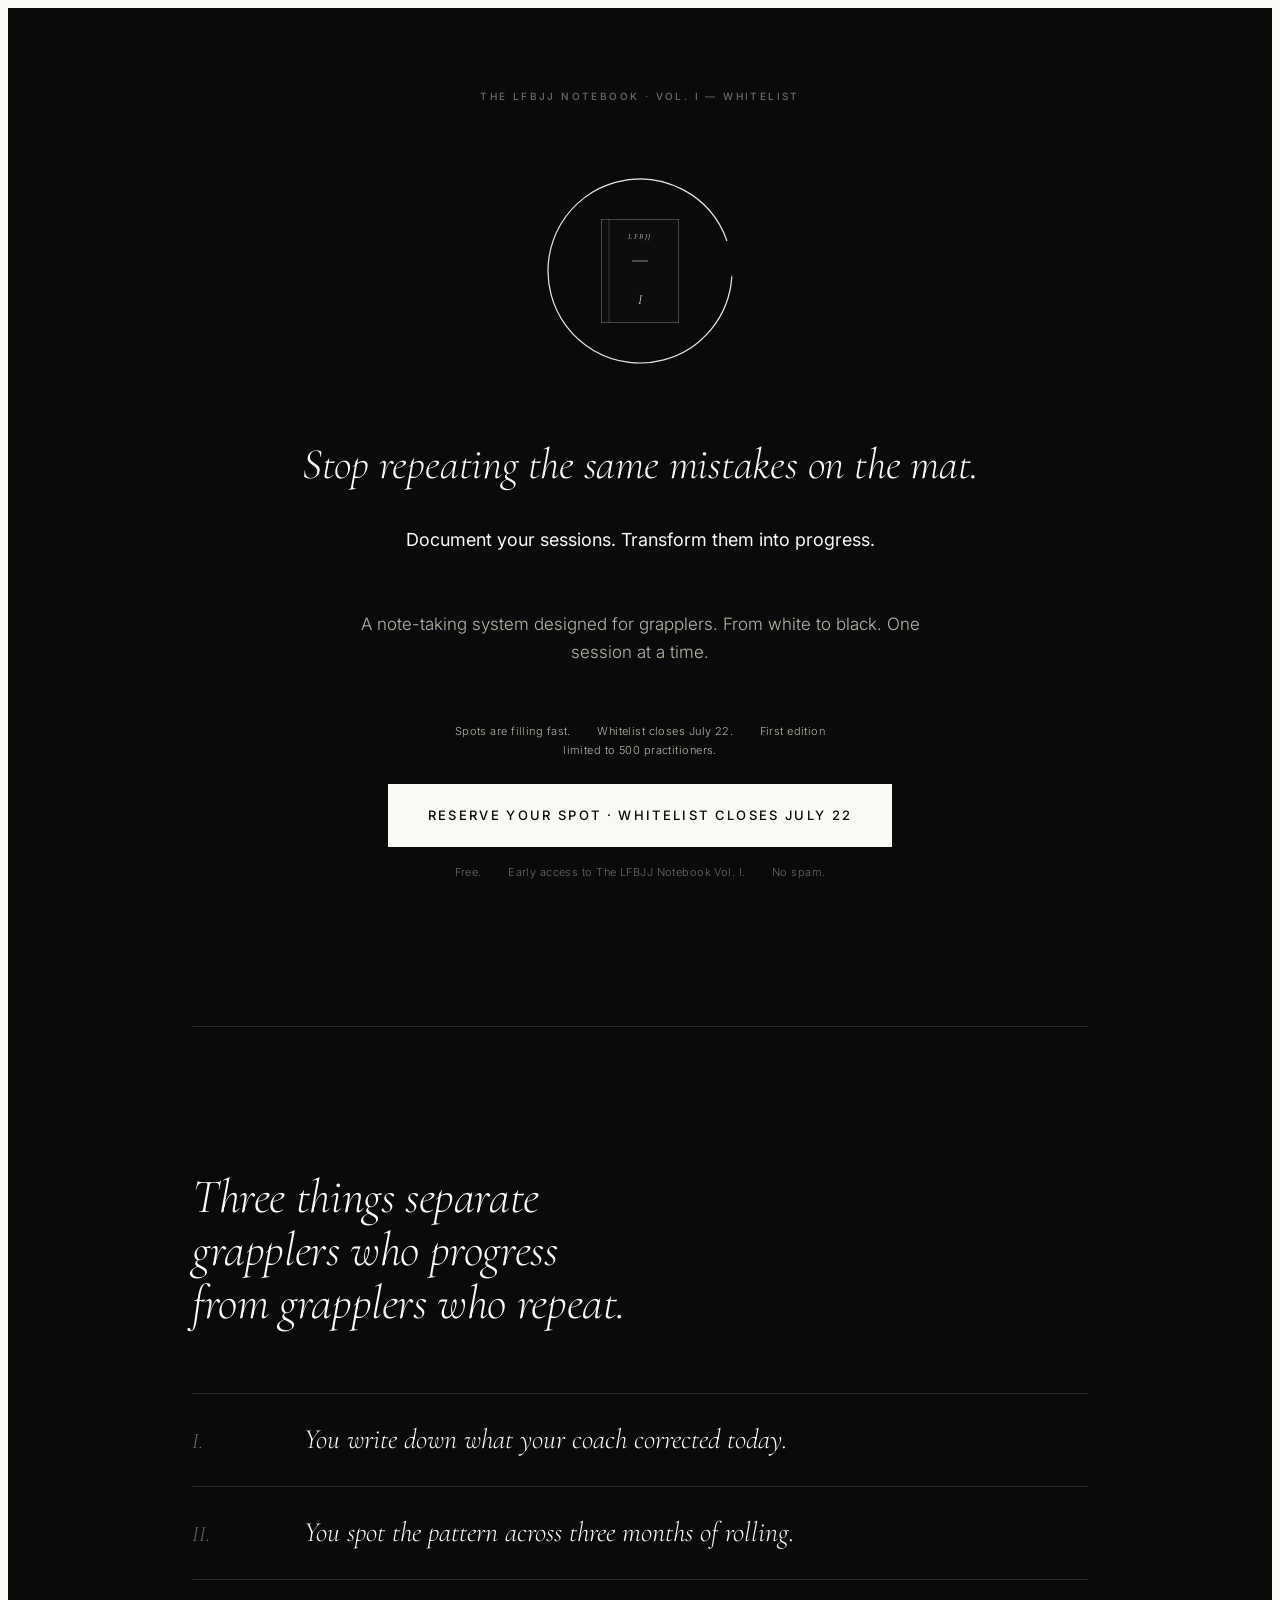
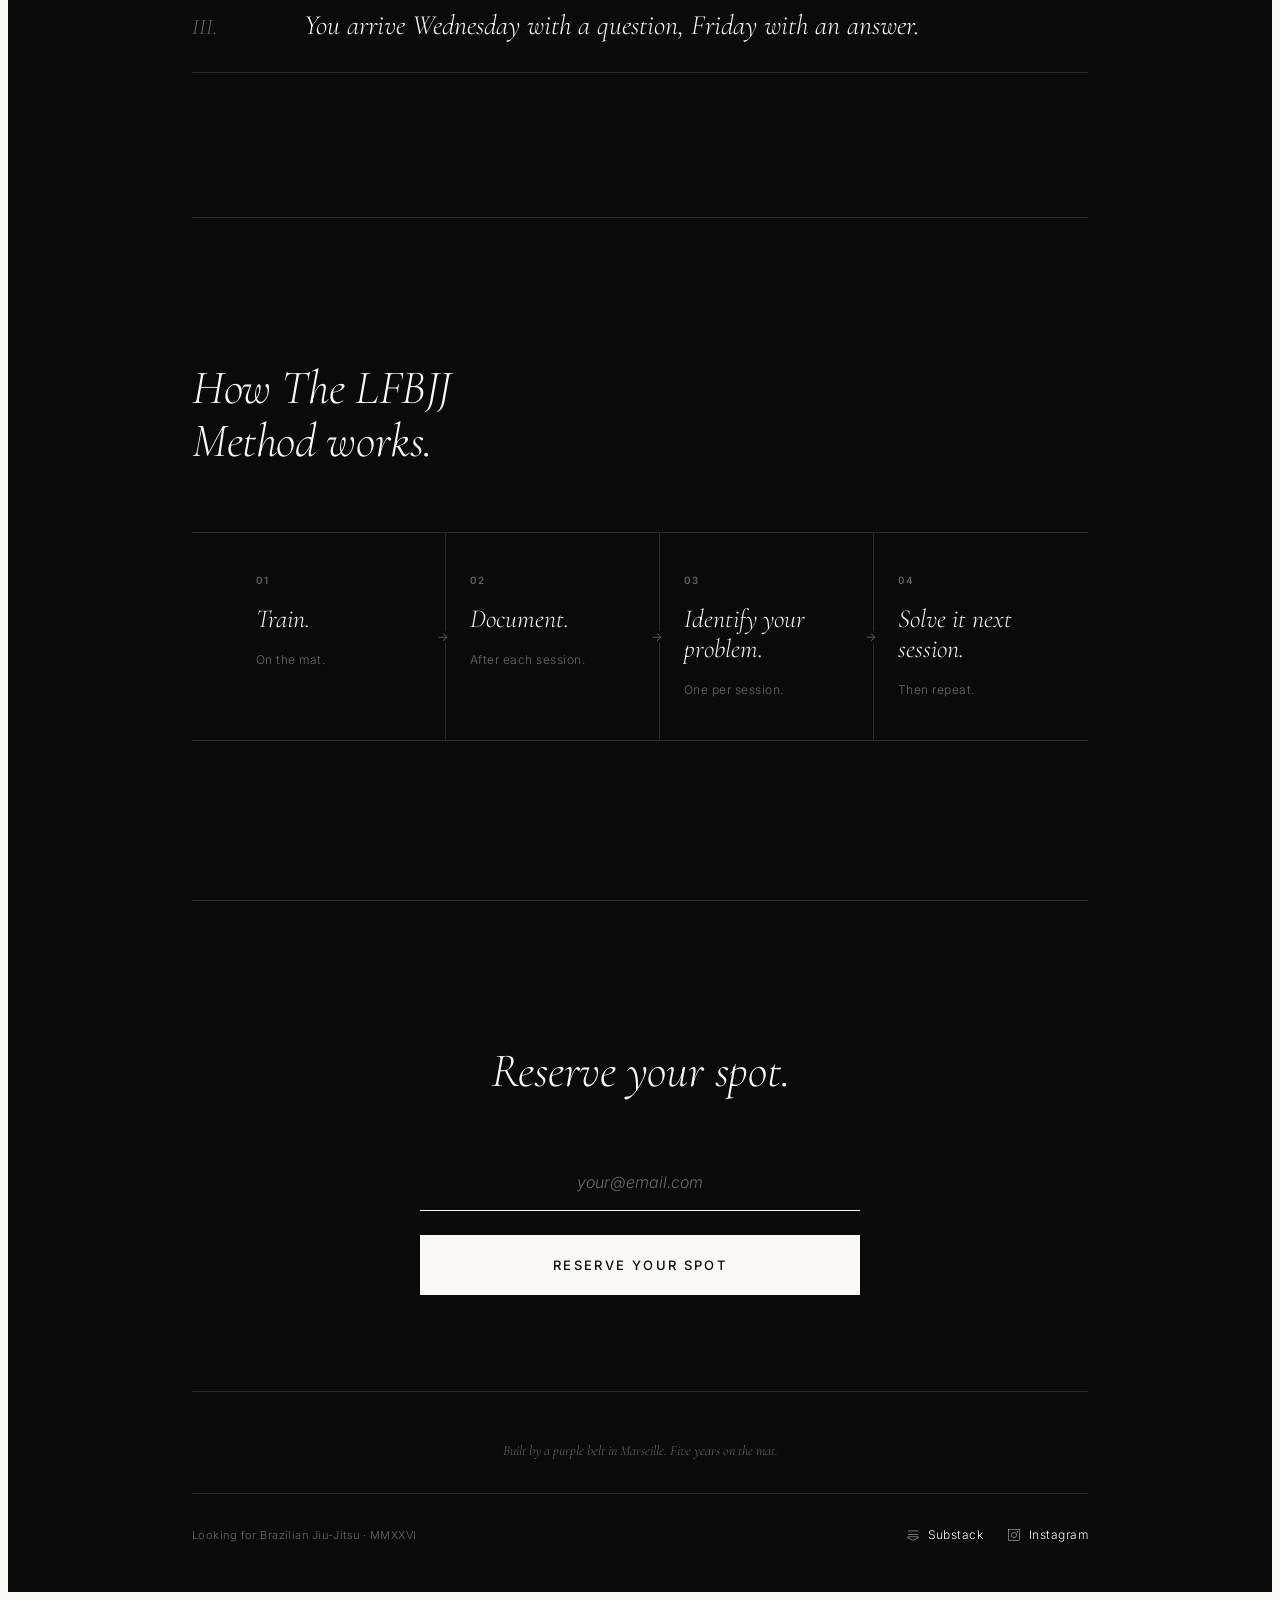
==== index.html @ 07f08ebd "Rename Landing Page.html to index.html for Vercel default routing" ====
<!DOCTYPE html>
<html lang="en">
<head>
<meta charset="utf-8">
<meta name="viewport" content="width=device-width, initial-scale=1">
<title>LFBJJ — A note-taking method for Brazilian Jiu-Jitsu</title>
<meta name="description" content="Document your sessions. Transform them into progress. LFBJJ is a note-taking system designed for grapplers from white to black belt.">
<meta property="og:title" content="LFBJJ — A note-taking method for Brazilian Jiu-Jitsu">
<meta property="og:description" content="Document your sessions. Transform them into progress. LFBJJ is a note-taking system designed for grapplers.">
<meta property="og:image" content="https://placeholder.com/1200x630">
<meta property="og:url" content="https://lookingforbrazilianjujitsu.com">
<link rel="stylesheet" href="colors_and_type.css">
<style>
  /* ==========================================================
     Inverted palette — full ink, paper text
     ========================================================== */
  :root {
    --bg-page: #0a0a0a;
    --fg-page: #faf9f6;
    --fg-muted: #b8b4a8;
    --fg-faint-inv: #6e6a62;
    --line-inv: #2a2925;
    --line-soft-inv: #1c1b18;
  }

  * { box-sizing: border-box; }

  body {
    background: var(--bg-page);
    color: var(--fg-page);
    min-height: 100vh;
    overflow-x: hidden;
    font-family: var(--font-body);
    font-weight: 300;
  }

  ::selection { background: var(--paper); color: var(--ink); }

  .page {
    max-width: 960px;
    margin: 0 auto;
    padding: 56px 32px 0;
    display: flex;
    flex-direction: column;
    min-height: 100vh;
  }

  .eyebrow {
    display: block;
    font-family: var(--font-body);
    font-weight: 500;
    font-size: 10px;
    letter-spacing: 0.24em;
    text-transform: uppercase;
    color: var(--fg-faint-inv);
    margin: 0 0 24px;
  }

  /* ==========================================================
     ABOVE THE FOLD — hero
     ========================================================== */
  .hero {
    display: flex;
    flex-direction: column;
    align-items: center;
    text-align: center;
    padding: 24px 0 144px;
    min-height: calc(100vh - 56px);
  }

  .hero__top {
    font-family: var(--font-body);
    font-weight: 500;
    font-size: 10px;
    letter-spacing: 0.24em;
    text-transform: uppercase;
    color: var(--fg-faint-inv);
    margin: 0 0 56px;
  }

  /* Enso + notebook composition */
  .hero__visual {
    width: 220px;
    height: 220px;
    position: relative;
    display: flex;
    align-items: center;
    justify-content: center;
    margin-bottom: 56px;
  }

  .hero__enso {
    position: absolute;
    inset: 0;
    width: 100%;
    height: 100%;
    opacity: 0.9;
  }

  .hero__notebook {
    position: relative;
    width: 78px;
    height: 104px;
  }

  .hero__headline {
    font-family: var(--font-display);
    font-style: italic;
    font-weight: 300;
    font-size: clamp(28px, 3.4vw, 44px);
    line-height: 1.28;
    letter-spacing: -0.005em;
    color: var(--fg-page);
    margin: 0 0 32px;
    max-width: 44ch;
    text-wrap: pretty;
  }

  .hero__sub {
    font-family: var(--font-body);
    font-weight: 300;
    font-size: 17px;
    line-height: 1.65;
    color: var(--fg-muted);
    margin: 0 0 56px;
    max-width: 56ch;
  }

  .hero__sub strong {
    color: var(--fg-page);
    font-weight: 400;
  }

  .cta-block {
    display: flex;
    flex-direction: column;
    align-items: center;
    gap: 16px;
  }

  .btn-primary {
    font-family: var(--font-body);
    font-weight: 500;
    font-size: 13px;
    letter-spacing: 0.18em;
    text-transform: uppercase;
    color: var(--bg-page);
    background: var(--fg-page);
    border: none;
    border-radius: 0;
    padding: 22px 40px;
    cursor: pointer;
    transition: opacity var(--dur-quick) var(--ease-ink);
    text-decoration: none;
    display: inline-block;
  }

  .btn-primary:hover { opacity: 0.85; }

  .cta-fine {
    font-family: var(--font-body);
    font-weight: 300;
    font-size: 11px;
    letter-spacing: 0.04em;
    color: var(--fg-faint-inv);
    margin: 0;
    text-align: center;
  }

  .cta-fine span {
    color: var(--line-inv);
    margin: 0 8px;
  }

  .cta-scarcity {
    color: var(--fg-muted);
    margin-bottom: 8px;
    max-width: 56ch;
  }

  /* ==========================================================
     Section frame
     ========================================================== */
  .section {
    padding: 144px 0;
    border-top: 0.5px solid var(--line-inv);
  }

  .section__title {
    font-family: var(--font-display);
    font-style: italic;
    font-weight: 300;
    font-size: clamp(32px, 4vw, 48px);
    line-height: 1.1;
    letter-spacing: -0.008em;
    color: var(--fg-page);
    margin: 0 0 64px;
    max-width: 22ch;
    text-wrap: balance;
  }

  /* ==========================================================
     Proof — three lines
     ========================================================== */
  .proof__list {
    list-style: none;
    margin: 0;
    padding: 0;
    display: grid;
    gap: 0;
  }

  .proof__item {
    display: grid;
    grid-template-columns: 80px 1fr;
    gap: 32px;
    align-items: baseline;
    padding: 28px 0;
    border-top: 0.5px solid var(--line-inv);
  }

  .proof__item:last-child { border-bottom: 0.5px solid var(--line-inv); }

  .proof__num {
    font-family: var(--font-display);
    font-style: italic;
    font-weight: 300;
    font-size: 22px;
    color: var(--fg-faint-inv);
  }

  .proof__line {
    font-family: var(--font-display);
    font-style: italic;
    font-weight: 300;
    font-size: clamp(22px, 2.4vw, 28px);
    line-height: 1.25;
    color: var(--fg-page);
    margin: 0;
  }

  /* ==========================================================
     Mechanism — flow
     ========================================================== */
  .flow {
    display: grid;
    grid-template-columns: repeat(4, 1fr);
    gap: 0;
    align-items: stretch;
    border-top: 0.5px solid var(--line-inv);
    border-bottom: 0.5px solid var(--line-inv);
  }

  .flow__step {
    padding: 40px 24px;
    border-right: 0.5px solid var(--line-inv);
    display: flex;
    flex-direction: column;
    gap: 16px;
    position: relative;
  }

  .flow__step:last-child { border-right: none; }

  .flow__num {
    font-family: var(--font-body);
    font-weight: 500;
    font-size: 10px;
    letter-spacing: 0.24em;
    text-transform: uppercase;
    color: var(--fg-faint-inv);
  }

  .flow__name {
    font-family: var(--font-display);
    font-style: italic;
    font-weight: 300;
    font-size: 26px;
    line-height: 1.15;
    color: var(--fg-page);
    margin: 0;
  }

  .flow__meta {
    font-family: var(--font-body);
    font-weight: 300;
    font-size: 12px;
    letter-spacing: 0.04em;
    color: var(--fg-faint-inv);
    margin: 0;
  }

  /* arrow on row */
  .flow__step:not(:last-child)::after {
    content: "→";
    position: absolute;
    right: -7px;
    top: 50%;
    transform: translateY(-50%);
    background: var(--bg-page);
    color: var(--fg-faint-inv);
    font-size: 12px;
    padding: 0 4px;
    line-height: 1;
  }

  /* ==========================================================
     Scarcity
     ========================================================== */
  .scarcity {
    text-align: center;
    padding: 96px 0;
    border-top: 0.5px solid var(--line-inv);
  }

  .scarcity__lines {
    display: inline-flex;
    flex-wrap: wrap;
    justify-content: center;
    gap: 0 24px;
    font-family: var(--font-body);
    font-weight: 400;
    font-size: 12px;
    letter-spacing: 0.18em;
    text-transform: uppercase;
    color: var(--fg-page);
  }

  .scarcity__lines span {
    display: inline-flex;
    align-items: center;
    gap: 24px;
  }

  .scarcity__lines span + span::before {
    content: "·";
    color: var(--line-inv);
  }

  /* ==========================================================
     The Ask
     ========================================================== */
  .ask {
    padding: 144px 0 96px;
    border-top: 0.5px solid var(--line-inv);
    text-align: center;
  }

  .ask__title {
    font-family: var(--font-display);
    font-style: italic;
    font-weight: 300;
    font-size: clamp(32px, 4vw, 48px);
    line-height: 1.1;
    color: var(--fg-page);
    margin: 0 0 56px;
    max-width: 18ch;
    margin-left: auto;
    margin-right: auto;
  }

  .form {
    display: grid;
    grid-template-columns: 1fr;
    gap: 16px;
    max-width: 440px;
    margin: 0 auto;
  }

  .form__input {
    font-family: var(--font-body);
    font-weight: 300;
    font-size: 16px;
    color: var(--fg-page);
    background: transparent;
    border: none;
    border-bottom: 0.5px solid var(--fg-page);
    border-radius: 0;
    padding: 18px 4px;
    outline: none;
    text-align: center;
    width: 100%;
  }

  .form__input::placeholder {
    color: var(--fg-faint-inv);
    font-style: italic;
  }

  .form__btn {
    font-family: var(--font-body);
    font-weight: 500;
    font-size: 13px;
    letter-spacing: 0.18em;
    text-transform: uppercase;
    color: var(--bg-page);
    background: var(--fg-page);
    border: none;
    border-radius: 0;
    padding: 22px 0;
    cursor: pointer;
    transition: opacity var(--dur-quick) var(--ease-ink);
    margin-top: 8px;
  }

  .form__btn:hover { opacity: 0.85; }

  .confirm {
    display: none;
    max-width: 440px;
    margin: 0 auto;
    padding: 32px 0;
    border-top: 0.5px solid var(--line-inv);
    border-bottom: 0.5px solid var(--line-inv);
  }

  .confirm.is-shown {
    display: block;
    animation: fade 320ms var(--ease-ink);
  }

  @keyframes fade { from { opacity: 0; } to { opacity: 1; } }

  .confirm__eyebrow {
    font-family: var(--font-body);
    font-weight: 500;
    font-size: 10px;
    letter-spacing: 0.24em;
    text-transform: uppercase;
    color: var(--fg-faint-inv);
    margin: 0 0 12px;
  }

  .confirm__line {
    font-family: var(--font-display);
    font-style: italic;
    font-weight: 300;
    font-size: 24px;
    line-height: 1.3;
    color: var(--fg-page);
    margin: 0;
  }

  .form-wrap.is-submitted .form { display: none; }

  /* ==========================================================
     Footer
     ========================================================== */
  .footer {
    margin-top: auto;
    padding: 32px 0 48px;
    border-top: 0.5px solid var(--line-inv);
    display: flex;
    justify-content: space-between;
    align-items: center;
    gap: 24px;
    flex-wrap: wrap;
    font-family: var(--font-body);
    font-weight: 300;
    font-size: 11px;
    letter-spacing: 0.04em;
    color: var(--fg-faint-inv);
  }

  .footer__social { display: flex; gap: 24px; align-items: center; }

  .footer__social a {
    color: var(--fg-page);
    text-decoration: none;
    display: inline-flex;
    align-items: center;
    gap: 8px;
    font-size: 12px;
    transition: opacity var(--dur-quick) var(--ease-ink);
  }

  .footer__social a:hover { opacity: 0.6; }

  .footer__social svg {
    width: 14px;
    height: 14px;
    stroke: currentColor;
    stroke-width: 0.75;
    fill: none;
  }

  /* ==========================================================
     Mobile
     ========================================================== */
  @media (max-width: 720px) {
    .page { padding: 32px 24px 0; }
    .hero { padding: 16px 0 96px; min-height: auto; }
    .hero__visual { width: 180px; height: 180px; margin-bottom: 40px; }
    .section { padding: 96px 0; }
    .ask { padding: 96px 0 64px; }
    .proof__item { grid-template-columns: 56px 1fr; gap: 16px; }
    .flow {
      grid-template-columns: 1fr;
      border-bottom: none;
    }
    .flow__step {
      border-right: none;
      border-bottom: 0.5px solid var(--line-inv);
      padding: 24px 0;
    }
    .flow__step:last-child { border-bottom: 0.5px solid var(--line-inv); }
    .flow__step:not(:last-child)::after {
      content: "↓";
      right: 50%;
      top: auto;
      bottom: -7px;
      transform: translateX(50%);
    }
    .scarcity__lines { font-size: 10px; gap: 0 16px; }
    .scarcity__lines span { gap: 16px; }
  }
</style>
</head>
<template id="__bundler_thumbnail">
  <svg xmlns="http://www.w3.org/2000/svg" viewBox="0 0 400 400">
    <rect width="400" height="400" fill="#0a0a0a"/>
    <circle cx="200" cy="200" r="110" fill="none" stroke="#faf9f6" stroke-width="2"
            stroke-linecap="round" stroke-dasharray="640 60" stroke-dashoffset="-30"
            transform="rotate(-15 200 200)"/>
    <text x="200" y="345" text-anchor="middle"
          font-family="Georgia, serif" font-style="italic" font-weight="300"
          font-size="14" letter-spacing="3" fill="#faf9f6">LFBJJ</text>
  </svg>
</template>
<body>
  <main class="page">

    <!-- ================================================================
         ABOVE THE FOLD
         ================================================================ -->
    <section class="hero" data-screen-label="01 Hero">
      <p class="hero__top">The LFBJJ Notebook · Vol. I — Whitelist</p>

      <!-- Enso + minimal notebook -->
      <div class="hero__visual" aria-hidden="true">
        <svg class="hero__enso" viewBox="0 0 220 220">
          <!-- Enso: open brushed circle, hand-feel via dasharray gap at start -->
          <circle cx="110" cy="110" r="92"
                  fill="none"
                  stroke="#faf9f6"
                  stroke-width="1.2"
                  stroke-linecap="round"
                  stroke-dasharray="540 50"
                  stroke-dashoffset="-30"
                  transform="rotate(-15 110 110)"/>
          <circle cx="110" cy="110" r="92"
                  fill="none"
                  stroke="#faf9f6"
                  stroke-width="0.4"
                  stroke-linecap="round"
                  stroke-dasharray="535 55"
                  stroke-dashoffset="-26"
                  transform="rotate(-14 110 110)"
                  opacity="0.5"/>
        </svg>

        <svg class="hero__notebook" viewBox="0 0 78 104" width="78" height="104" style="position: relative; z-index: 2;">
          <defs>
            <filter id="notebook-shadow" x="-50%" y="-50%" width="200%" height="200%">
              <feDropShadow dx="0" dy="8" stdDeviation="4" flood-opacity="0.3" flood-color="#000000"/>
            </filter>
          </defs>
          <!-- Notebook cover background -->
          <rect x="0" y="0" width="78" height="104" fill="#0a0a0a" stroke="#faf9f6" stroke-width="0.5" filter="url(#notebook-shadow)"/>
          <!-- Left spine/edge highlight -->
          <line x1="8" y1="0" x2="8" y2="104" stroke="#faf9f6" stroke-width="0.5" opacity="0.4"/>
          <!-- Title -->
          <text x="39" y="20" text-anchor="middle" font-family="Cormorant Garamond, Georgia, serif" font-style="italic" font-weight="300" font-size="8" letter-spacing="0.18em" fill="#faf9f6">LFBJJ</text>
          <!-- Divider line -->
          <line x1="31" y1="42" x2="47" y2="42" stroke="#faf9f6" stroke-width="0.5"/>
          <!-- Volume number -->
          <text x="39" y="85" text-anchor="middle" font-family="Cormorant Garamond, Georgia, serif" font-style="italic" font-weight="300" font-size="14" fill="#faf9f6">I</text>
        </svg>
      </div>

      <h1 class="hero__headline">Stop repeating the same mistakes on the mat.</h1>
      <p class="hero__sub" style="font-size: 18px; margin-bottom: 56px; font-weight: 400; color: var(--fg-page);">Document your sessions. Transform them into progress.</p>

      <p class="hero__sub">A note-taking system designed for grapplers. From white to black. One session at a time.</p>

      <div class="cta-block">
        <p class="cta-fine cta-scarcity">Spots are filling fast. <span>·</span> Whitelist closes July 22. <span>·</span> First edition limited to 500 practitioners.</p>
        <a href="#reserve" class="btn-primary">RESERVE YOUR SPOT · WHITELIST CLOSES JULY 22</a>
        <p class="cta-fine">Free. <span>·</span> Early access to The LFBJJ Notebook Vol. I. <span>·</span> No spam.</p>
      </div>
    </section>

    <!-- ================================================================
         SECTION 2 — Proof by logic
         ================================================================ -->
    <section class="section proof" data-screen-label="02 Proof">
      <h2 class="section__title">Three things separate grapplers who progress from grapplers who repeat.</h2>
      <ol class="proof__list">
        <li class="proof__item">
          <span class="proof__num"><em>I.</em></span>
          <p class="proof__line">You write down what your coach corrected today.</p>
        </li>
        <li class="proof__item">
          <span class="proof__num"><em>II.</em></span>
          <p class="proof__line">You spot the pattern across three months of rolling.</p>
        </li>
        <li class="proof__item">
          <span class="proof__num"><em>III.</em></span>
          <p class="proof__line">You arrive Wednesday with a question, Friday with an answer.</p>
        </li>
      </ol>
    </section>

    <!-- ================================================================
         SECTION 3 — The Mechanism
         ================================================================ -->
    <section class="section mechanism" data-screen-label="03 Mechanism">
      <h2 class="section__title">How The LFBJJ Method works.</h2>
      <ol class="flow">
        <li class="flow__step">
          <span class="flow__num">01</span>
          <p class="flow__name"><em>Train.</em></p>
          <p class="flow__meta">On the mat.</p>
        </li>
        <li class="flow__step">
          <span class="flow__num">02</span>
          <p class="flow__name"><em>Document.</em></p>
          <p class="flow__meta">After each session.</p>
        </li>
        <li class="flow__step">
          <span class="flow__num">03</span>
          <p class="flow__name"><em>Identify your problem.</em></p>
          <p class="flow__meta">One per session.</p>
        </li>
        <li class="flow__step">
          <span class="flow__num">04</span>
          <p class="flow__name"><em>Solve it next session.</em></p>
          <p class="flow__meta">Then repeat.</p>
        </li>
      </ol>
    </section>


    <!-- ================================================================
         SECTION 5 — The Ask
         ================================================================ -->
    <section class="ask" id="reserve" data-screen-label="05 Ask">
      <h2 class="ask__title">Reserve your spot.</h2>

      <div class="form-wrap" id="formWrap">
        <!-- TODO: Configure form action with Substack endpoint or webhook -->
        <!-- Options: (1) Direct Substack form, (2) Webhook to email service, (3) Custom backend -->
        <form class="form" id="form" novalidate action="" method="POST">
          <input
            class="form__input"
            id="email"
            type="email"
            name="email"
            placeholder="your@email.com"
            autocomplete="email"
            required>
          <button class="form__btn" type="submit">Reserve your spot</button>
        </form>

        <div class="confirm" id="confirm" role="status" aria-live="polite">
          <p class="confirm__eyebrow">Reserved · Position <span id="position">—</span> of 500</p>
          <p class="confirm__line">Your place is held. We'll write once, when Vol. I opens.</p>
        </div>
      </div>
    </section>

    <!-- ================================================================
         Signature
         ================================================================ -->
    <div style="text-align: center; padding: 48px 0 32px; border-top: 0.5px solid var(--line-inv); font-family: var(--font-display); font-style: italic; font-weight: 300; font-size: 14px; color: var(--fg-faint-inv);">
      Built by a purple belt in Marseille. Five years on the mat.
    </div>

    <!-- ================================================================
         Footer
         ================================================================ -->
    <footer class="footer" data-screen-label="Footer">
      <span>Looking for Brazilian Jiu-Jitsu · MMXXVI</span>
      <nav class="footer__social" aria-label="Elsewhere">
        <a href="https://substack.com/@lfbjj" aria-label="Substack">
          <svg viewBox="0 0 24 24" aria-hidden="true">
            <path d="M3 5h18M3 11h18M3 17l9 4 9-4v-2H3v2z"/>
          </svg>
          <span>Substack</span>
        </a>
        <a href="https://www.instagram.com/lookingforbrazilianjujitsu/" aria-label="Instagram">
          <svg viewBox="0 0 24 24" aria-hidden="true">
            <rect x="3" y="3" width="18" height="18"/>
            <circle cx="12" cy="12" r="4.5"/>
            <circle cx="17.5" cy="6.5" r="0.6" fill="currentColor"/>
          </svg>
          <span>Instagram</span>
        </a>
      </nav>
    </footer>

  </main>

  <script>
    (function () {
      const form = document.getElementById('form');
      const wrap = document.getElementById('formWrap');
      const confirmEl = document.getElementById('confirm');
      const position = document.getElementById('position');
      const input = document.getElementById('email');

      form.addEventListener('submit', (e) => {
        e.preventDefault();
        const value = input.value.trim();
        if (!value || !/^[^\s@]+@[^\s@]+\.[^\s@]+$/.test(value)) {
          input.focus();
          return;
        }
        const seed = [...value].reduce((a, c) => a + c.charCodeAt(0), 0);
        const num = 100 + (seed % 380);
        position.textContent = String(num).padStart(3, '0');
        wrap.classList.add('is-submitted');
        confirmEl.classList.add('is-shown');
      });
    })();
  </script>
</body>
</html>
---- colors_and_type.css ----
/* =====================================================================
   Looking for Jiu-Jitsu — Colors & Type
   ---------------------------------------------------------------------
   Premium BJJ training notebook brand. Editorial restraint,
   Moleskine-inspired warmth, collector's-object aesthetic.
   ===================================================================== */

/* Webfonts ----------------------------------------------------------- */
@import url('https://fonts.googleapis.com/css2?family=Cormorant+Garamond:ital,wght@0,300;0,400;0,500;1,300;1,400;1,500&family=Inter:wght@200;300;400;500&display=swap');

:root {
  /* -------------------------------------------------------------------
     COLOR — Paper & Ink
     ------------------------------------------------------------------- */
  --paper:           #faf9f6;  /* primary surface — warm off-white */
  --paper-deep:      #f4f2ec;  /* secondary surface, edges of pages */
  --paper-shadow:    #ebe8e0;  /* subtle inset, page gutter */
  --ink:             #0a0a0a;  /* primary type, primary buttons */
  --ink-soft:        #1a1a1a;  /* hover/press on ink surfaces */
  --ink-muted:       #4a4845;  /* secondary type */
  --ink-faint:       #8a857c;  /* tertiary type, captions */
  --ink-line:        #c9c4b8;  /* hairlines, dividers (0.5px borders) */
  --ink-line-soft:   #e3dfd4;  /* subtler hairlines on cards */

  /* -------------------------------------------------------------------
     COLOR — Belt Hierarchy (volume / edition accents only)
     Used as a single accent stripe per volume — never decoration.
     ------------------------------------------------------------------- */
  --belt-white:    #f5f3ec;
  --belt-blue:     #1e3a5f;
  --belt-purple:   #3a2456;
  --belt-brown:    #3d2817;
  --belt-black:    #0a0a0a;
  --belt-stripe:   #b8001f;  /* the red stripe on every belt tip */

  /* -------------------------------------------------------------------
     SEMANTIC
     ------------------------------------------------------------------- */
  --bg:              var(--paper);
  --bg-alt:          var(--paper-deep);
  --bg-inverse:      var(--ink);

  --fg:              var(--ink);
  --fg-soft:         var(--ink-muted);
  --fg-faint:        var(--ink-faint);
  --fg-inverse:      var(--paper);

  --border:          var(--ink-line);
  --border-soft:     var(--ink-line-soft);
  --border-strong:   var(--ink);

  --accent:          var(--ink);          /* default accent is ink */
  --accent-volume:   var(--belt-blue);    /* override per volume */

  /* -------------------------------------------------------------------
     TYPE — Families
     ------------------------------------------------------------------- */
  --font-display: "Cormorant Garamond", "EB Garamond", Garamond, Georgia, serif;
  --font-body:    "Inter", -apple-system, BlinkMacSystemFont, "Segoe UI", system-ui, sans-serif;
  --font-mono:    "JetBrains Mono", "SF Mono", ui-monospace, Menlo, monospace;

  /* -------------------------------------------------------------------
     TYPE — Scale (collector-print scale; generous, restrained)
     ------------------------------------------------------------------- */
  --fs-display:   clamp(56px, 8vw, 112px);
  --fs-h1:        clamp(40px, 5vw, 72px);
  --fs-h2:        clamp(28px, 3.4vw, 48px);
  --fs-h3:        24px;
  --fs-h4:        18px;
  --fs-body:      15px;
  --fs-body-sm:   13px;
  --fs-caption:   11px;
  --fs-eyebrow:   10px;

  --lh-tight:     1.05;
  --lh-snug:      1.2;
  --lh-normal:    1.5;
  --lh-relaxed:   1.7;

  --tracking-display:  -0.01em;
  --tracking-tight:    -0.005em;
  --tracking-normal:   0;
  --tracking-wide:     0.08em;
  --tracking-eyebrow:  0.22em;  /* small caps eyebrows */

  --weight-display:   300;   /* italic serif headlines */
  --weight-body:      300;   /* Inter Light */
  --weight-body-em:   400;
  --weight-strong:    500;

  /* -------------------------------------------------------------------
     SPACING — generous, editorial
     ------------------------------------------------------------------- */
  --space-1:   4px;
  --space-2:   8px;
  --space-3:   12px;
  --space-4:   16px;
  --space-5:   24px;
  --space-6:   32px;
  --space-7:   48px;
  --space-8:   64px;
  --space-9:   96px;
  --space-10:  144px;
  --space-11:  192px;

  --gutter:    48px;
  --column:    72px;

  /* -------------------------------------------------------------------
     LAYOUT
     ------------------------------------------------------------------- */
  --measure:        62ch;     /* readable line length */
  --max-content:    1280px;
  --max-narrow:     720px;
  --max-prose:      640px;

  /* -------------------------------------------------------------------
     BORDERS — hairline-first
     ------------------------------------------------------------------- */
  --hairline:    0.5px solid var(--border);
  --hairline-soft: 0.5px solid var(--border-soft);
  --line-1:      1px solid var(--border-strong);

  /* No rounded corners on buttons/cards. Notebooks have square corners. */
  --radius-0:     0;
  --radius-sm:    1px;   /* effectively none — used sparingly */

  /* -------------------------------------------------------------------
     SHADOWS — almost never used. Paper sits flat.
     ------------------------------------------------------------------- */
  --shadow-none:   none;
  --shadow-page:   0 1px 0 rgba(10,10,10,0.04), 0 12px 28px -18px rgba(10,10,10,0.18);
  --shadow-volume: 0 24px 48px -28px rgba(10,10,10,0.35), 0 2px 0 rgba(10,10,10,0.06);

  /* -------------------------------------------------------------------
     MOTION — restrained, slow, ink-like
     ------------------------------------------------------------------- */
  --ease-ink:      cubic-bezier(0.2, 0.0, 0.0, 1.0);
  --ease-paper:    cubic-bezier(0.4, 0.0, 0.2, 1.0);
  --dur-quick:     180ms;
  --dur-base:      320ms;
  --dur-slow:      560ms;
}

/* =====================================================================
   SEMANTIC ROLES — element defaults
   Apply by including this stylesheet; element selectors below carry
   the brand voice. Override only when intentional.
   ===================================================================== */

html, body {
  background: var(--bg);
  color: var(--fg);
  font-family: var(--font-body);
  font-weight: var(--weight-body);
  font-size: var(--fs-body);
  line-height: var(--lh-normal);
  letter-spacing: var(--tracking-normal);
  -webkit-font-smoothing: antialiased;
  -moz-osx-font-smoothing: grayscale;
  text-rendering: optimizeLegibility;
}

/* Display / H1 — italic Cormorant, generous leading */
.display, h1 {
  font-family: var(--font-display);
  font-style: italic;
  font-weight: var(--weight-display);
  font-size: var(--fs-display);
  line-height: var(--lh-tight);
  letter-spacing: var(--tracking-display);
  color: var(--fg);
  margin: 0;
}

h1 { font-size: var(--fs-h1); }

h2 {
  font-family: var(--font-display);
  font-style: italic;
  font-weight: var(--weight-display);
  font-size: var(--fs-h2);
  line-height: var(--lh-snug);
  letter-spacing: var(--tracking-tight);
  margin: 0;
}

h3 {
  font-family: var(--font-body);
  font-weight: var(--weight-body-em);
  font-size: var(--fs-h3);
  line-height: var(--lh-snug);
  letter-spacing: var(--tracking-normal);
  margin: 0;
}

h4 {
  font-family: var(--font-body);
  font-weight: var(--weight-strong);
  font-size: var(--fs-h4);
  line-height: var(--lh-snug);
  margin: 0;
}

p {
  font-family: var(--font-body);
  font-weight: var(--weight-body);
  font-size: var(--fs-body);
  line-height: var(--lh-relaxed);
  color: var(--fg-soft);
  margin: 0 0 var(--space-4) 0;
  max-width: var(--measure);
  text-wrap: pretty;
}

/* Eyebrow — small caps, wide tracking, used above titles */
.eyebrow {
  font-family: var(--font-body);
  font-weight: var(--weight-strong);
  font-size: var(--fs-eyebrow);
  line-height: 1;
  letter-spacing: var(--tracking-eyebrow);
  text-transform: uppercase;
  color: var(--fg-faint);
}

/* Caption — for image captions, page numbers, footnotes */
.caption {
  font-family: var(--font-body);
  font-weight: var(--weight-body);
  font-size: var(--fs-caption);
  line-height: var(--lh-normal);
  letter-spacing: 0.02em;
  color: var(--fg-faint);
}

/* Pull quote — italic display */
.pull-quote, blockquote {
  font-family: var(--font-display);
  font-style: italic;
  font-weight: var(--weight-display);
  font-size: var(--fs-h2);
  line-height: var(--lh-snug);
  color: var(--fg);
  border: none;
  padding: 0;
  margin: var(--space-7) 0;
}

/* Editorial number — for volume markers, page numbers */
.editorial-number {
  font-family: var(--font-display);
  font-style: italic;
  font-weight: var(--weight-display);
  font-size: var(--fs-h1);
  line-height: 1;
  color: var(--fg);
}

code, pre, .mono {
  font-family: var(--font-mono);
  font-size: var(--fs-body-sm);
  letter-spacing: 0;
}

/* Links — underlined, ink, no color shift */
a {
  color: inherit;
  text-decoration: underline;
  text-decoration-thickness: 0.5px;
  text-underline-offset: 4px;
  transition: opacity var(--dur-quick) var(--ease-ink);
}
a:hover { opacity: 0.6; }

hr {
  border: none;
  border-top: var(--hairline);
  margin: var(--space-7) 0;
}

::selection {
  background: var(--ink);
  color: var(--paper);
}
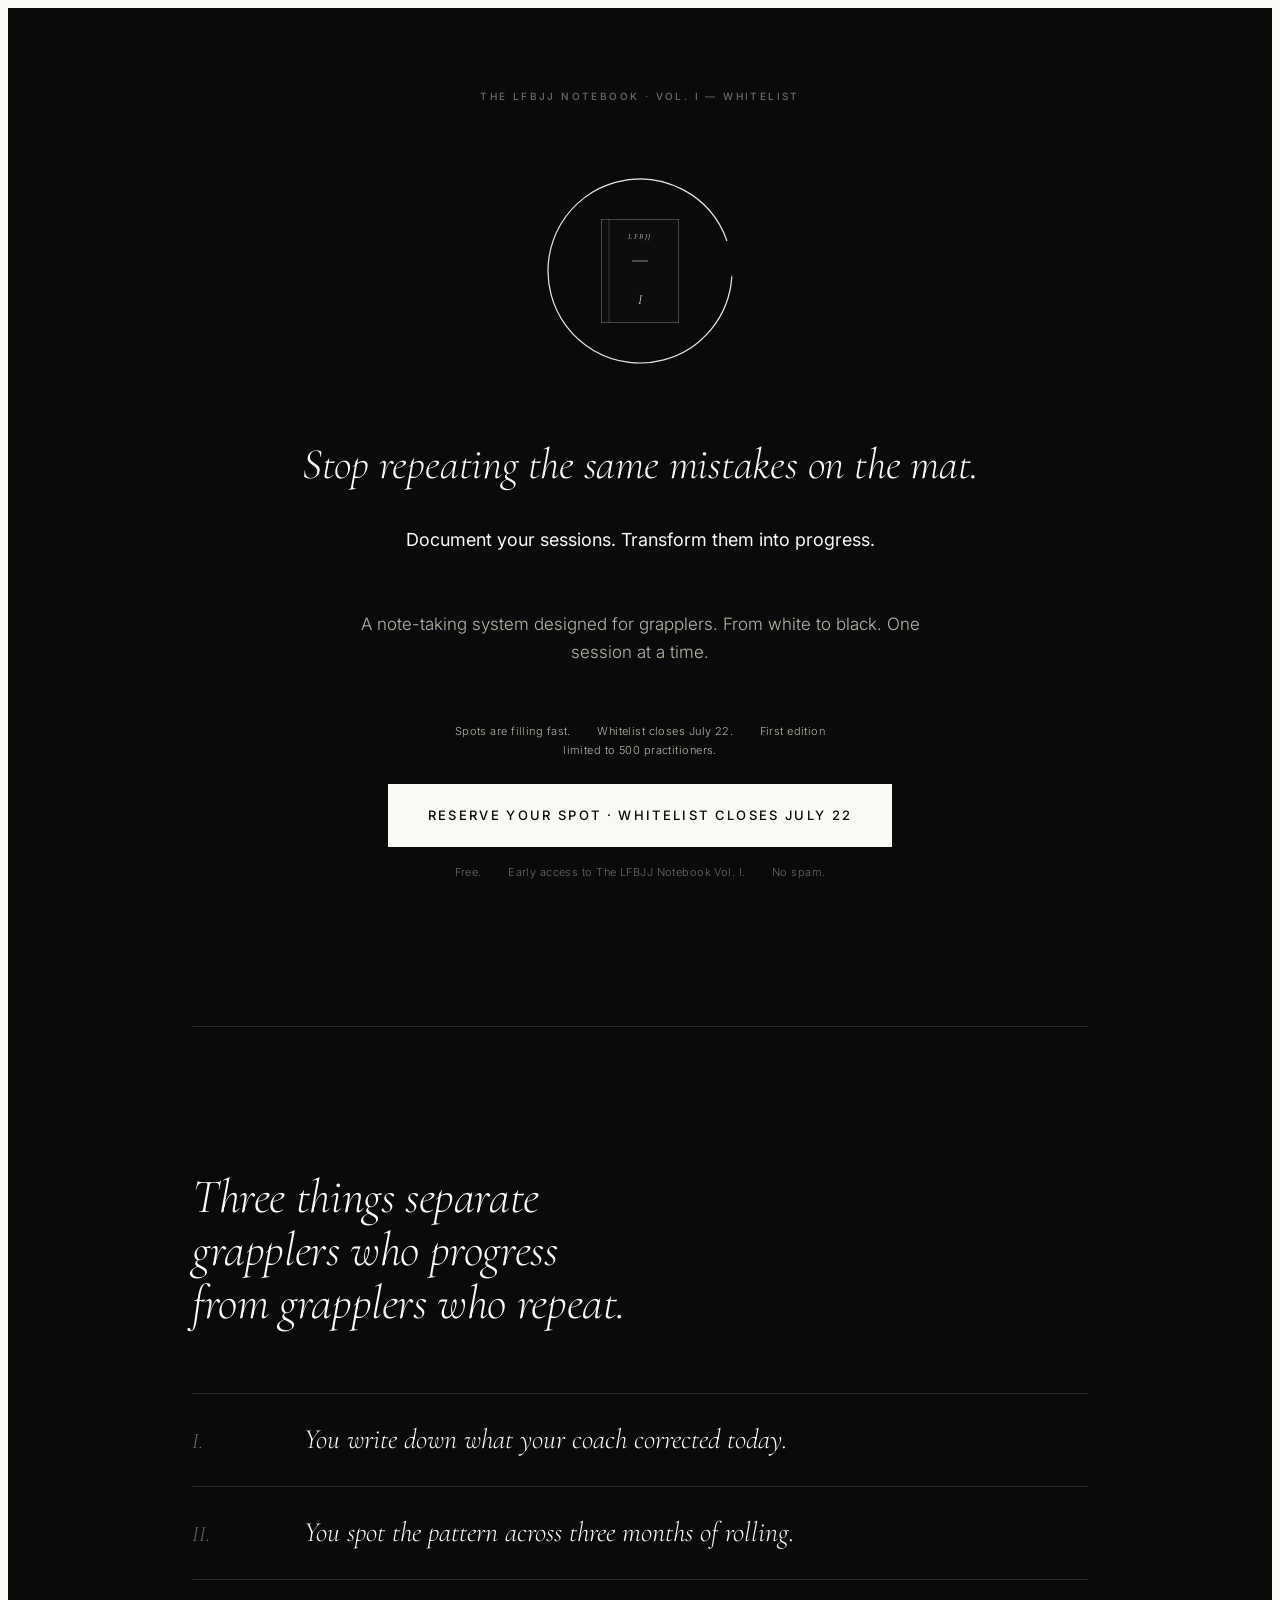
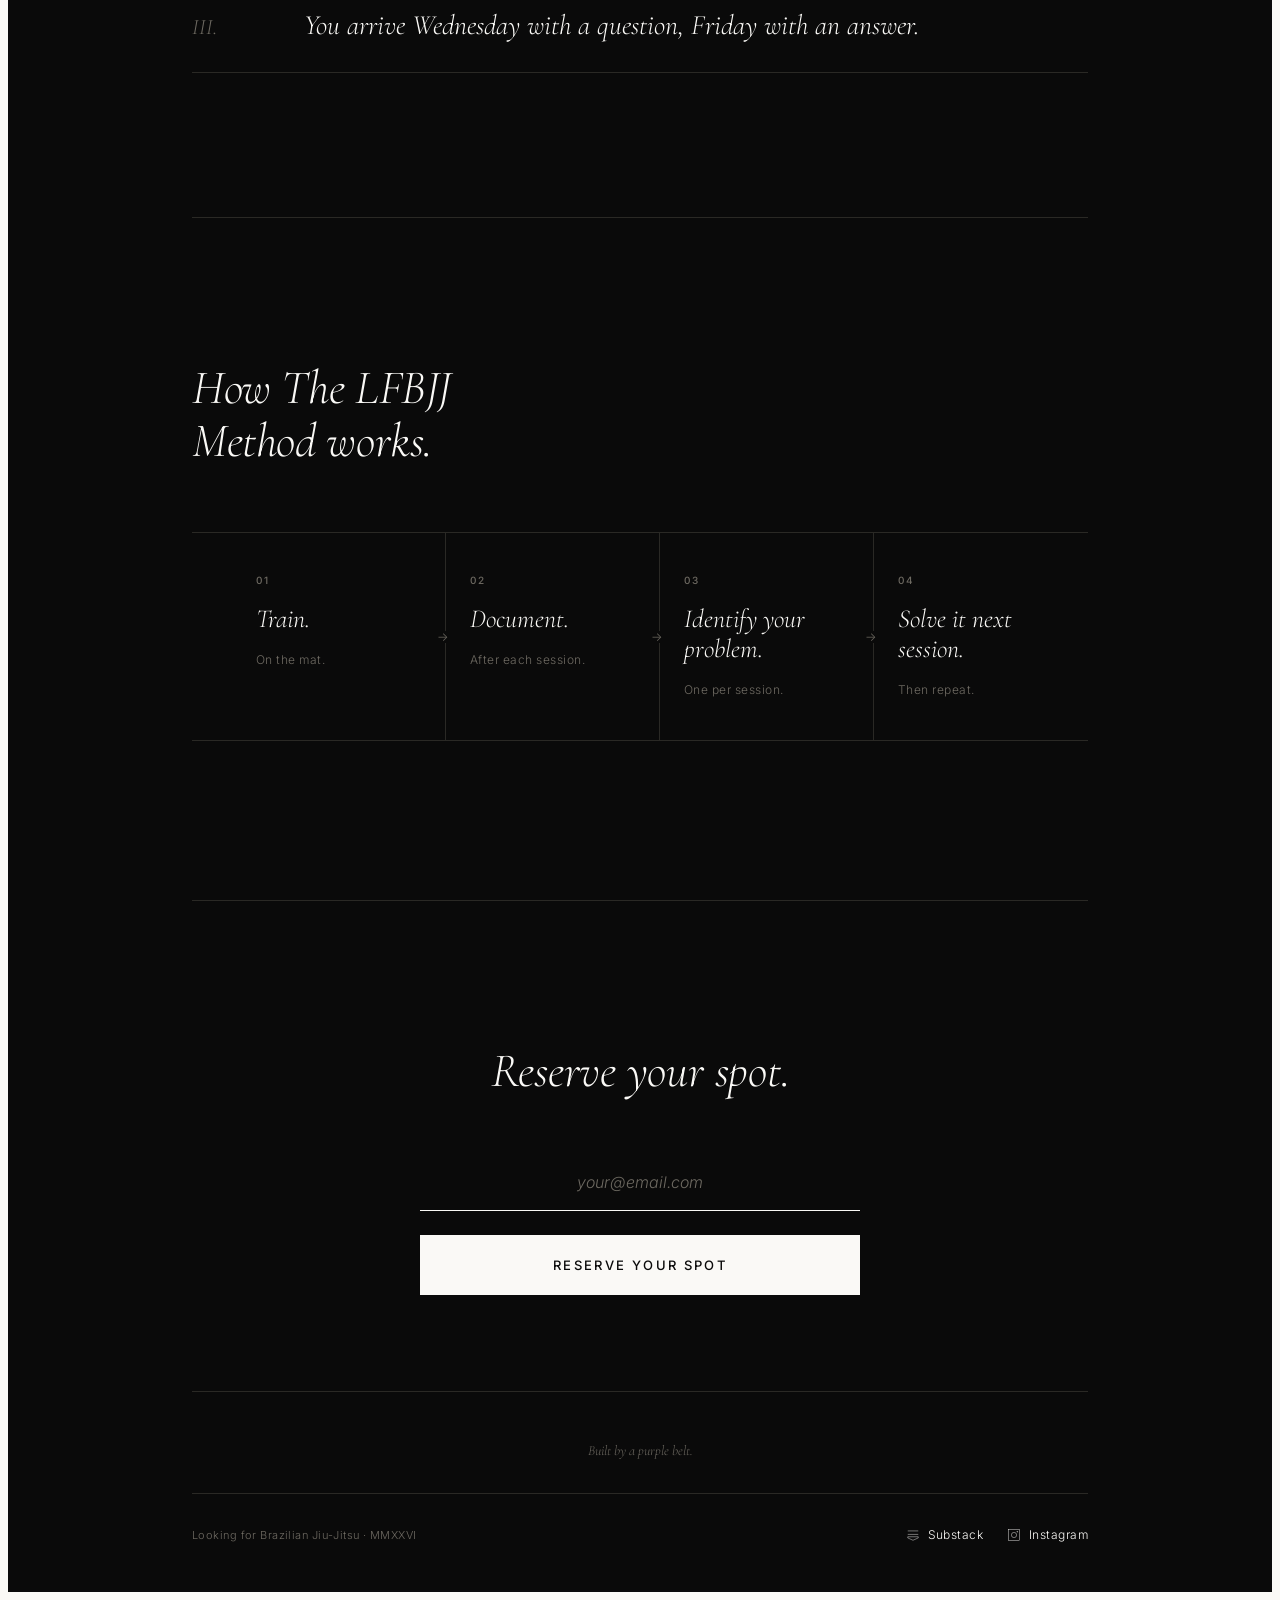
==== commit bf3f17f5: "Simplify signature: 'Built by a purple belt'" ====
--- a/index.html
+++ b/index.html
@@ -673,7 +673,7 @@
          Signature
          ================================================================ -->
     <div style="text-align: center; padding: 48px 0 32px; border-top: 0.5px solid var(--line-inv); font-family: var(--font-display); font-style: italic; font-weight: 300; font-size: 14px; color: var(--fg-faint-inv);">
-      Built by a purple belt in Marseille. Five years on the mat.
+      Built by a purple belt.
     </div>
 
     <!-- ================================================================
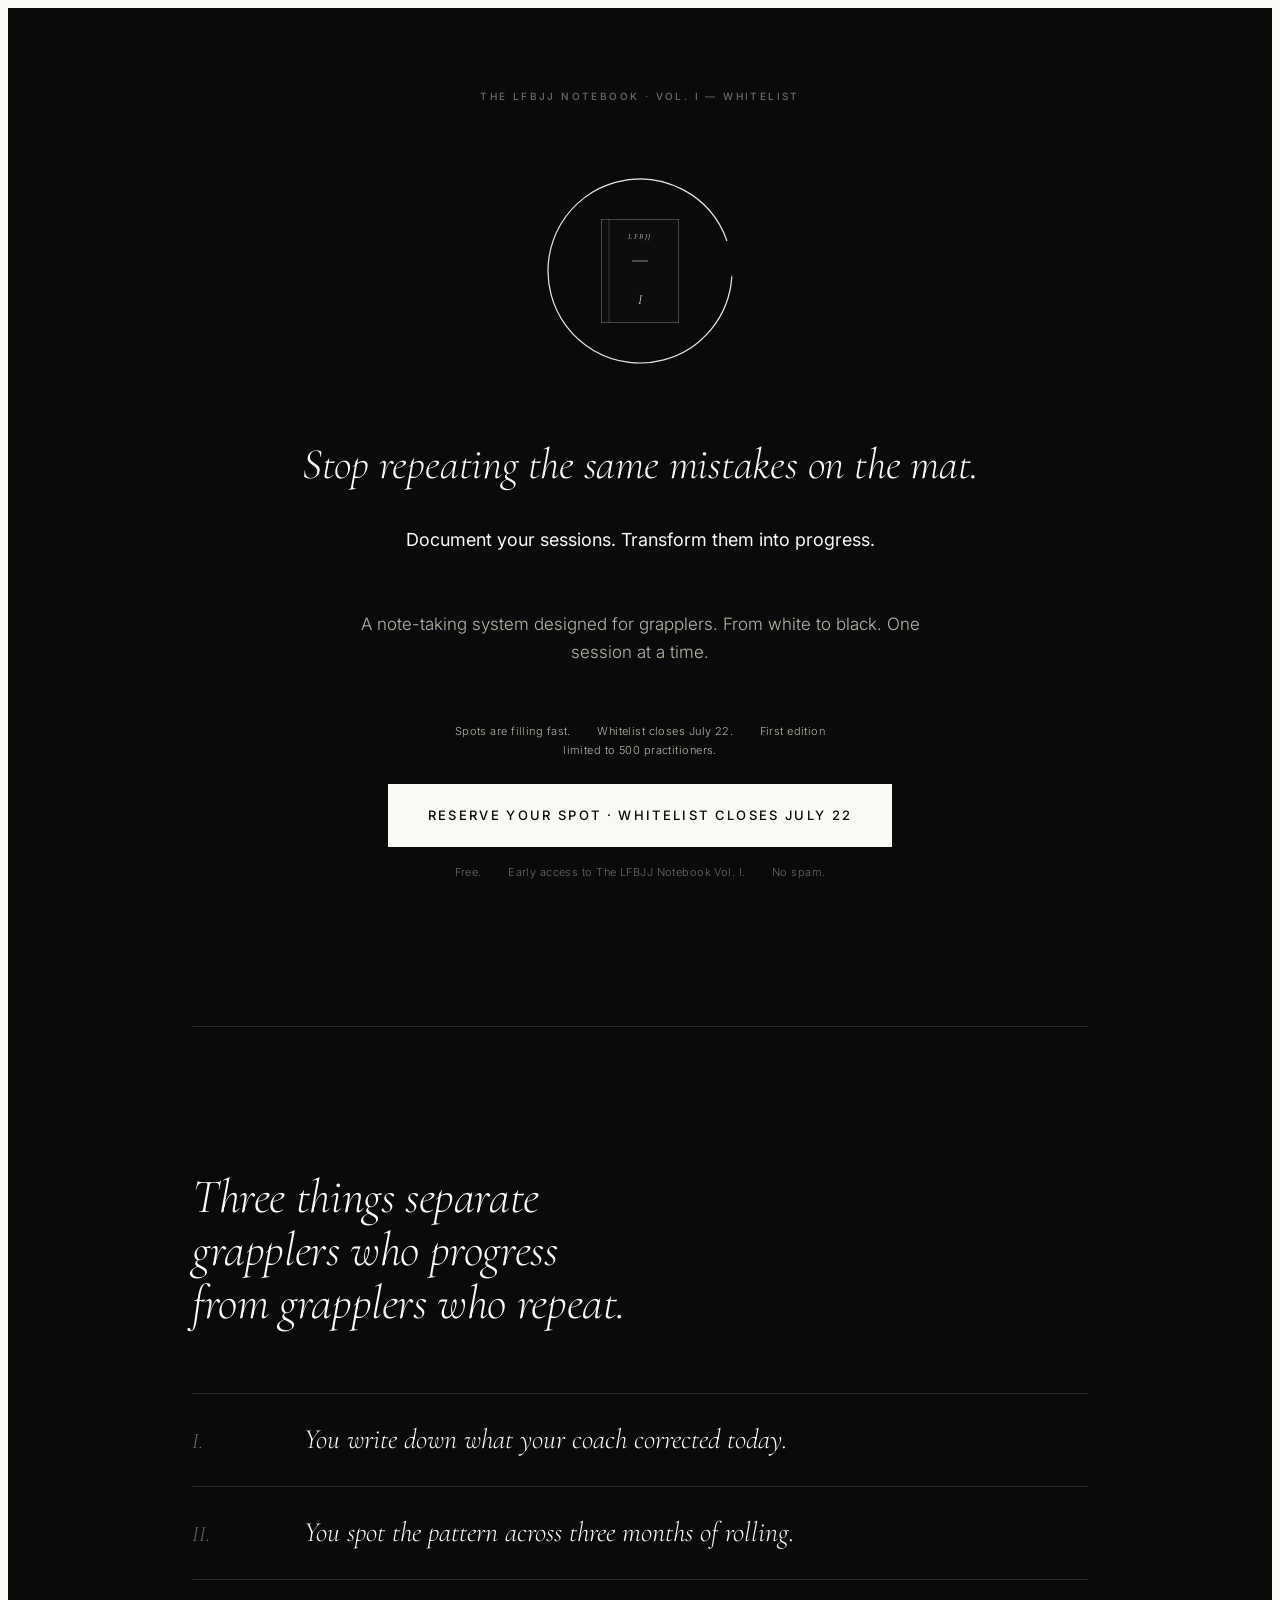
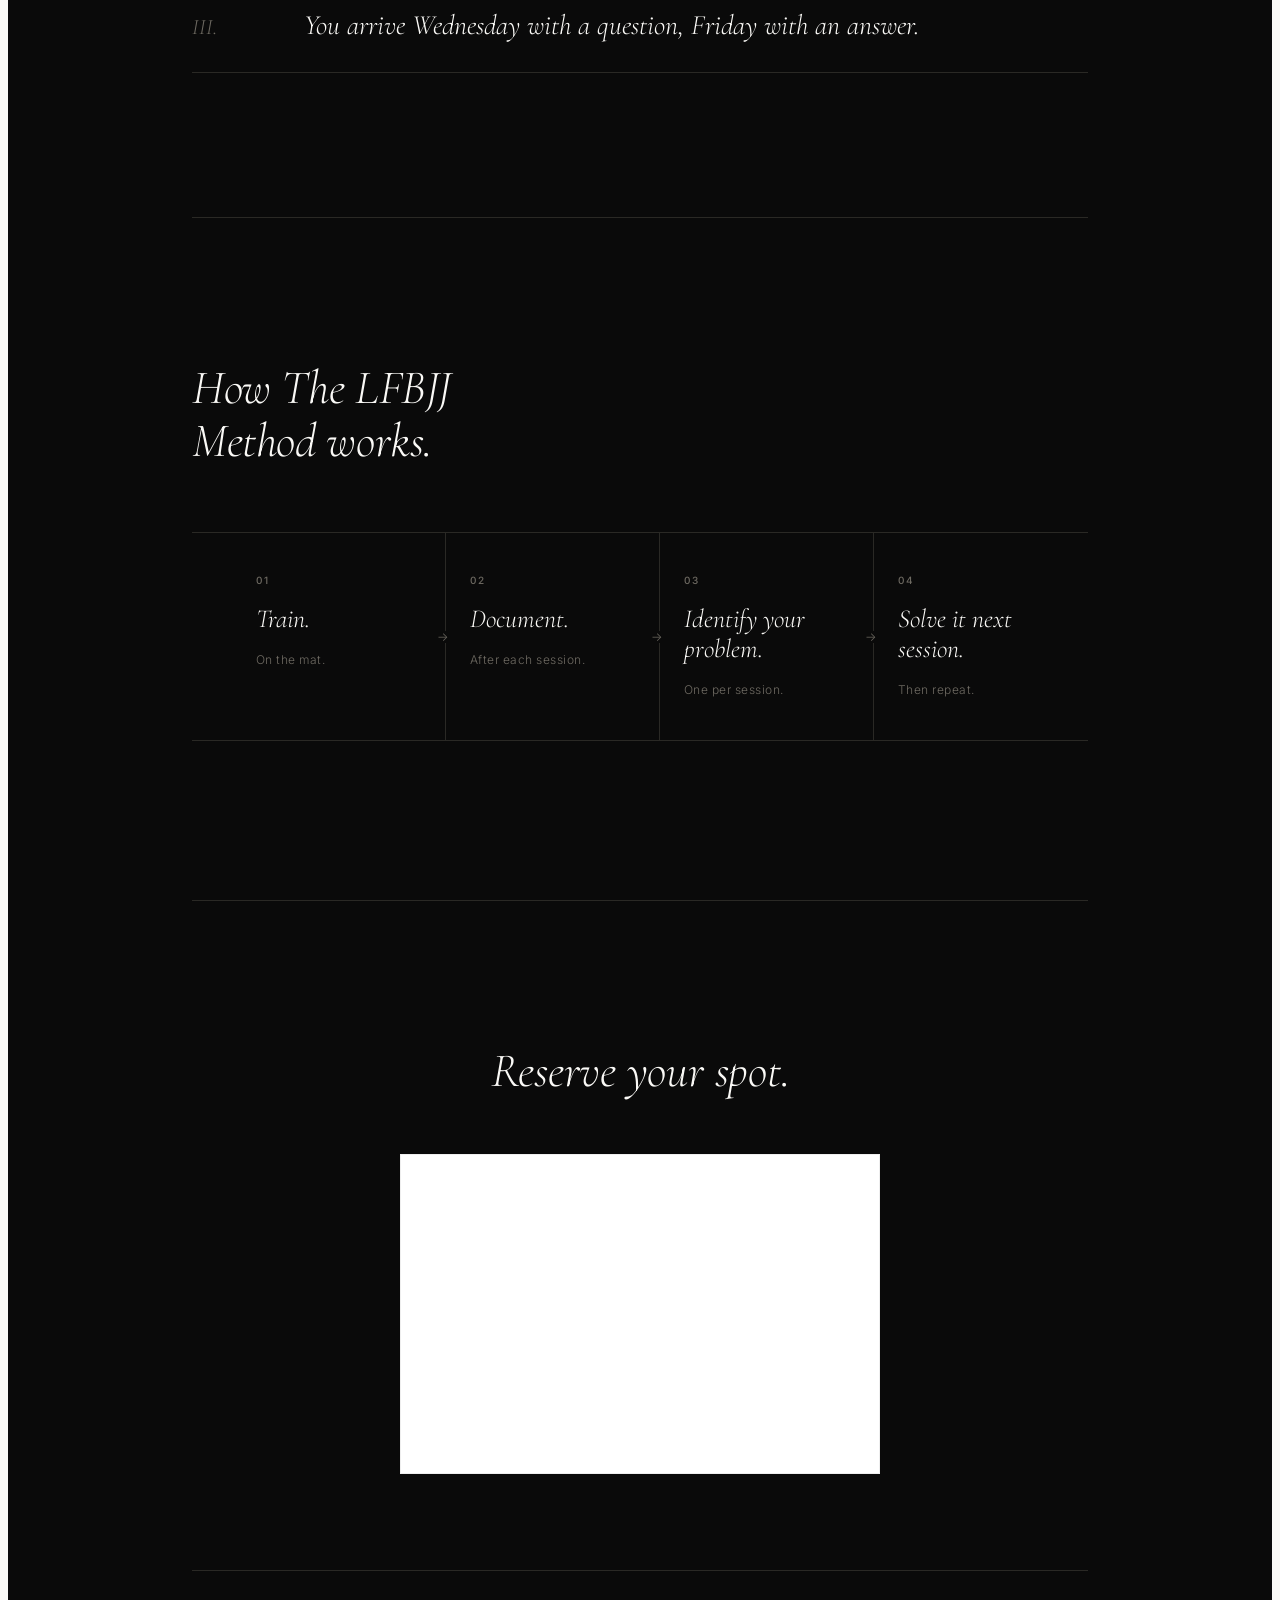
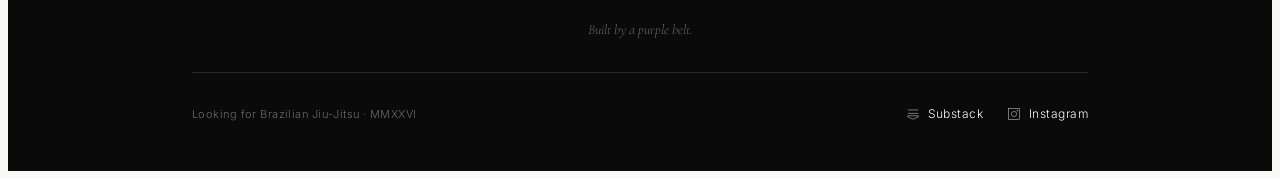
==== commit 1d870296: "Replace form with Substack embed - Replaced custom email form with native Substack embed - All email" ====
--- a/index.html
+++ b/index.html
@@ -647,25 +647,8 @@
     <section class="ask" id="reserve" data-screen-label="05 Ask">
       <h2 class="ask__title">Reserve your spot.</h2>
 
-      <div class="form-wrap" id="formWrap">
-        <!-- TODO: Configure form action with Substack endpoint or webhook -->
-        <!-- Options: (1) Direct Substack form, (2) Webhook to email service, (3) Custom backend -->
-        <form class="form" id="form" novalidate action="" method="POST">
-          <input
-            class="form__input"
-            id="email"
-            type="email"
-            name="email"
-            placeholder="your@email.com"
-            autocomplete="email"
-            required>
-          <button class="form__btn" type="submit">Reserve your spot</button>
-        </form>
-
-        <div class="confirm" id="confirm" role="status" aria-live="polite">
-          <p class="confirm__eyebrow">Reserved · Position <span id="position">—</span> of 500</p>
-          <p class="confirm__line">Your place is held. We'll write once, when Vol. I opens.</p>
-        </div>
+      <div class="form-wrap" id="formWrap" style="display: flex; justify-content: center;">
+        <iframe src="https://lfbjj.substack.com/embed" width="480" height="320" style="border: 1px solid #EEE; background: white" frameborder="0" scrolling="no"></iframe>
       </div>
     </section>
 
@@ -701,28 +684,6 @@
 
   </main>
 
-  <script>
-    (function () {
-      const form = document.getElementById('form');
-      const wrap = document.getElementById('formWrap');
-      const confirmEl = document.getElementById('confirm');
-      const position = document.getElementById('position');
-      const input = document.getElementById('email');
-
-      form.addEventListener('submit', (e) => {
-        e.preventDefault();
-        const value = input.value.trim();
-        if (!value || !/^[^\s@]+@[^\s@]+\.[^\s@]+$/.test(value)) {
-          input.focus();
-          return;
-        }
-        const seed = [...value].reduce((a, c) => a + c.charCodeAt(0), 0);
-        const num = 100 + (seed % 380);
-        position.textContent = String(num).padStart(3, '0');
-        wrap.classList.add('is-submitted');
-        confirmEl.classList.add('is-shown');
-      });
-    })();
-  </script>
+  <!-- Form handler moved to Substack embed -->
 </body>
 </html>
